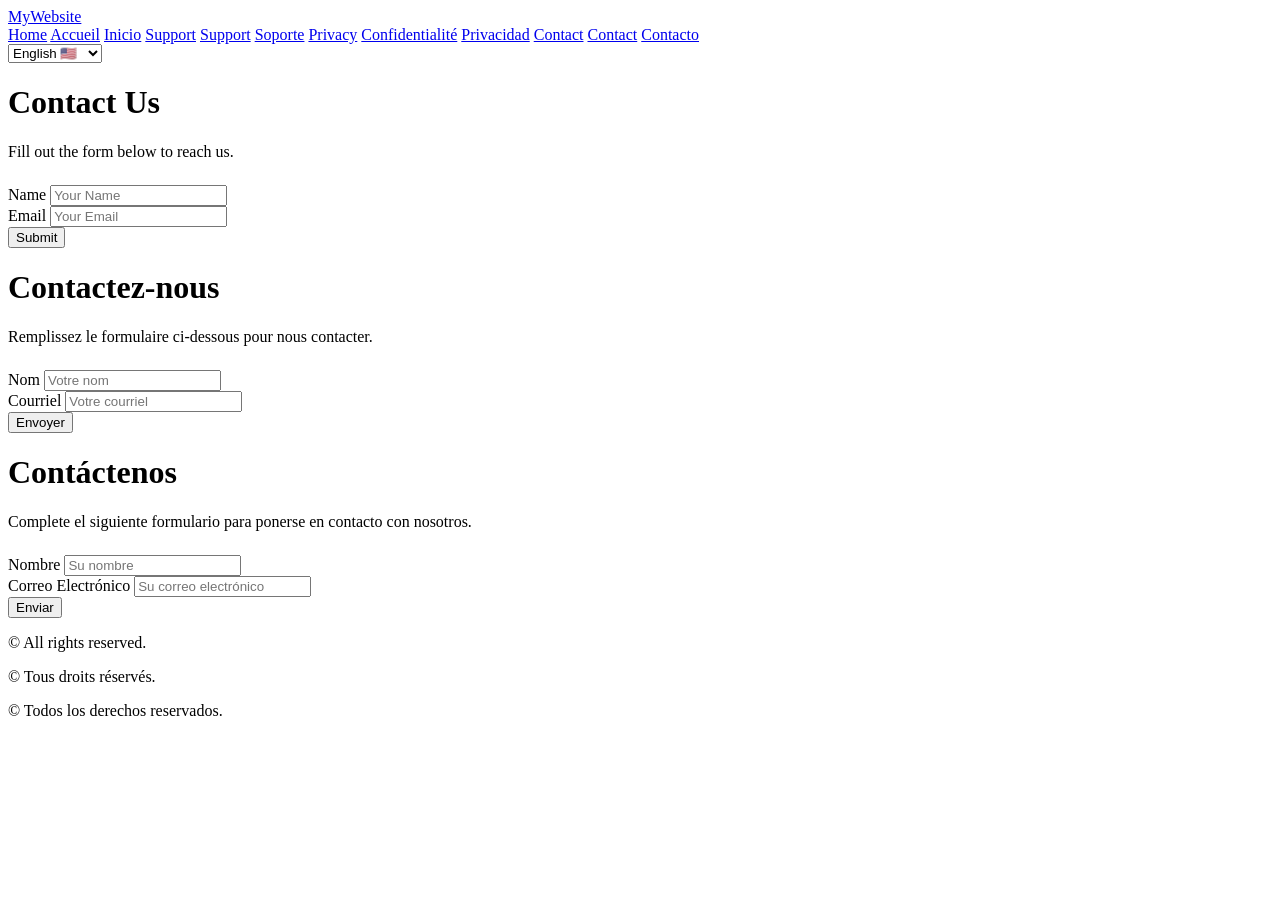
==== contact.html @ c4be27c3 "Create contact.html" ====
<!DOCTYPE html>
<html lang="en">
<head>
  <meta charset="UTF-8">
  <meta name="viewport" content="width=device-width, initial-scale=1.0">
  <title>Contact Us</title>
  <link rel="stylesheet" href="styles.css">
</head>
<body data-lang="en">

  <header class="site-header">
    <a href="index.html" class="brand-logo">MyWebsite</a>
    
    <nav class="main-nav">
      <a href="index.html" data-lang-content="en">Home</a>
      <a href="index.html" data-lang-content="fr">Accueil</a>
      <a href="index.html" data-lang-content="es">Inicio</a>

      <a href="support.html" data-lang-content="en">Support</a>
      <a href="support.html" data-lang-content="fr">Support</a>
      <a href="support.html" data-lang-content="es">Soporte</a>

      <a href="privacy.html" data-lang-content="en">Privacy</a>
      <a href="privacy.html" data-lang-content="fr">Confidentialité</a>
      <a href="privacy.html" data-lang-content="es">Privacidad</a>

      <a href="contact.html" data-lang-content="en">Contact</a>
      <a href="contact.html" data-lang-content="fr">Contact</a>
      <a href="contact.html" data-lang-content="es">Contacto</a>
    </nav>

    <div class="lang-toggle-wrapper">
      <select class="lang-select" onchange="switchLanguage(this.value)" aria-label="Select Language">
        <option value="en">English 🇺🇸</option>
        <option value="fr">Français 🇫🇷</option>
        <option value="es">Español 🇪🇸</option>
      </select>
    </div>
  </header>

  <main class="container">
    <div class="card">
      <div data-lang-content="en">
        <h1>Contact Us</h1>
        <p style="margin-bottom: 1.5rem;">Fill out the form below to reach us.</p>
        <form onsubmit="event.preventDefault();">
          <div class="form-group">
            <label>Name</label>
            <input type="text" placeholder="Your Name" />
          </div>
          <div class="form-group">
            <label>Email</label>
            <input type="email" placeholder="Your Email" />
          </div>
          <button type="submit">Submit</button>
        </form>
      </div>

      <div data-lang-content="fr">
        <h1>Contactez-nous</h1>
        <p style="margin-bottom: 1.5rem;">Remplissez le formulaire ci-dessous pour nous contacter.</p>
        <form onsubmit="event.preventDefault();">
          <div class="form-group">
            <label>Nom</label>
            <input type="text" placeholder="Votre nom" />
          </div>
          <div class="form-group">
            <label>Courriel</label>
            <input type="email" placeholder="Votre courriel" />
          </div>
          <button type="submit">Envoyer</button>
        </form>
      </div>

      <div data-lang-content="es">
        <h1>Contáctenos</h1>
        <p style="margin-bottom: 1.5rem;">Complete el siguiente formulario para ponerse en contacto con nosotros.</p>
        <form onsubmit="event.preventDefault();">
          <div class="form-group">
            <label>Nombre</label>
            <input type="text" placeholder="Su nombre" />
          </div>
          <div class="form-group">
            <label>Correo Electrónico</label>
            <input type="email" placeholder="Su correo electrónico" />
          </div>
          <button type="submit">Enviar</button>
        </form>
      </div>
    </div>
  </main>

  <footer class="site-footer">
    <p data-lang-content="en">&copy; All rights reserved.</p>
    <p data-lang-content="fr">&copy; Tous droits réservés.</p>
    <p data-lang-content="es">&copy; Todos los derechos reservados.</p>
  </footer>

  <script src="lang-switcher.js"></script>
</body>
</html>
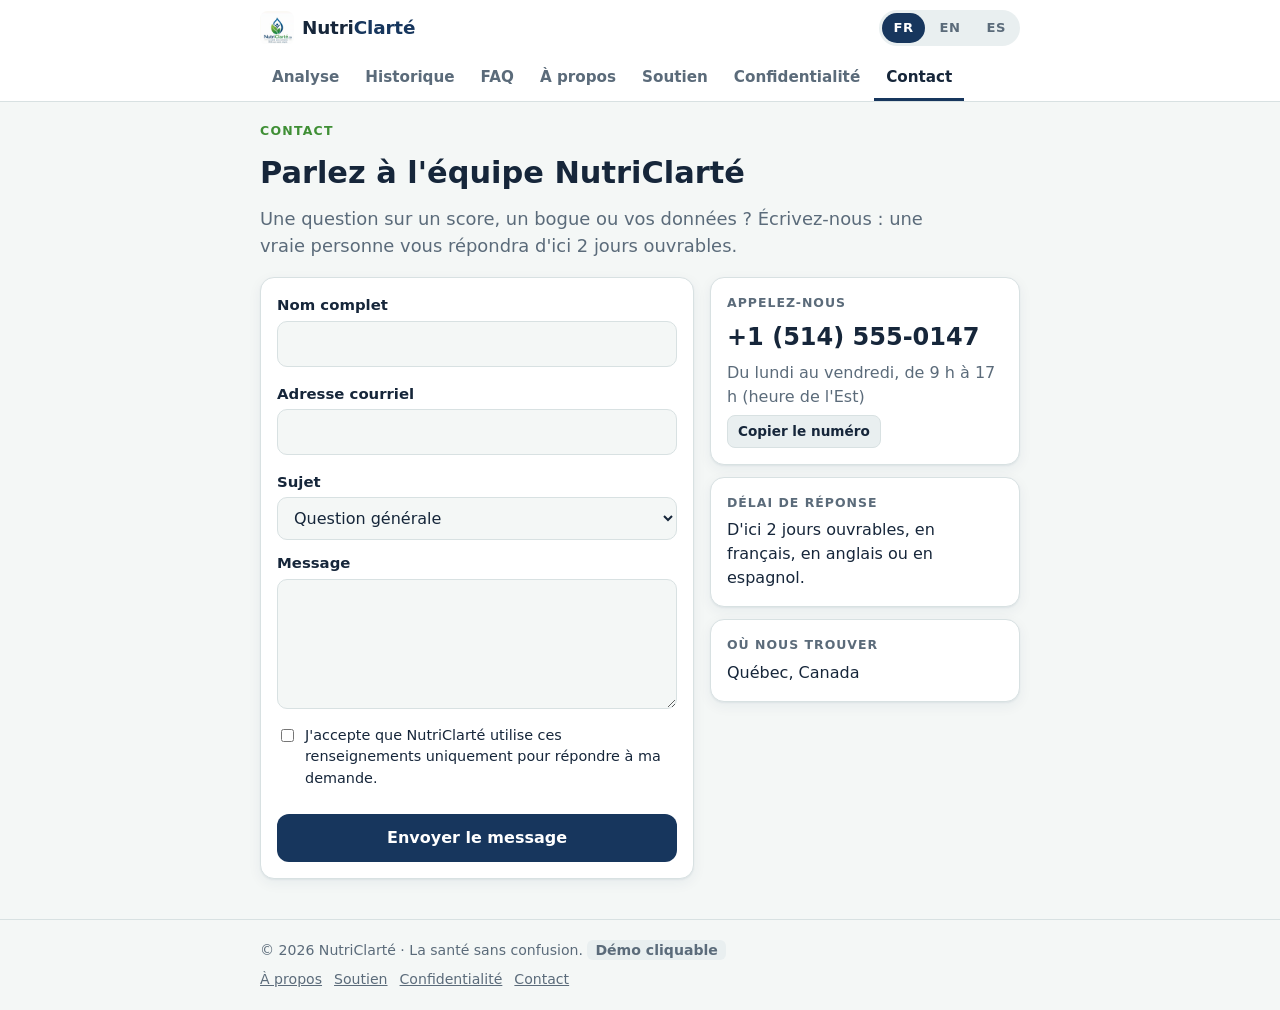
==== commit 105c1a3d: "NutriClarté demo + security fixes (CSP, delete-all-data, no third-party fonts, storage validation)" ====
--- a/contact.html
+++ b/contact.html
@@ -1,101 +1,6 @@
-<!DOCTYPE html>
-<html lang="en">
-<head>
-  <meta charset="UTF-8">
-  <meta name="viewport" content="width=device-width, initial-scale=1.0">
-  <title>Contact Us</title>
-  <link rel="stylesheet" href="styles.css">
-</head>
-<body data-lang="en">
-
-  <header class="site-header">
-    <a href="index.html" class="brand-logo">MyWebsite</a>
-    
-    <nav class="main-nav">
-      <a href="index.html" data-lang-content="en">Home</a>
-      <a href="index.html" data-lang-content="fr">Accueil</a>
-      <a href="index.html" data-lang-content="es">Inicio</a>
-
-      <a href="support.html" data-lang-content="en">Support</a>
-      <a href="support.html" data-lang-content="fr">Support</a>
-      <a href="support.html" data-lang-content="es">Soporte</a>
-
-      <a href="privacy.html" data-lang-content="en">Privacy</a>
-      <a href="privacy.html" data-lang-content="fr">Confidentialité</a>
-      <a href="privacy.html" data-lang-content="es">Privacidad</a>
-
-      <a href="contact.html" data-lang-content="en">Contact</a>
-      <a href="contact.html" data-lang-content="fr">Contact</a>
-      <a href="contact.html" data-lang-content="es">Contacto</a>
-    </nav>
-
-    <div class="lang-toggle-wrapper">
-      <select class="lang-select" onchange="switchLanguage(this.value)" aria-label="Select Language">
-        <option value="en">English 🇺🇸</option>
-        <option value="fr">Français 🇫🇷</option>
-        <option value="es">Español 🇪🇸</option>
-      </select>
-    </div>
-  </header>
-
-  <main class="container">
-    <div class="card">
-      <div data-lang-content="en">
-        <h1>Contact Us</h1>
-        <p style="margin-bottom: 1.5rem;">Fill out the form below to reach us.</p>
-        <form onsubmit="event.preventDefault();">
-          <div class="form-group">
-            <label>Name</label>
-            <input type="text" placeholder="Your Name" />
-          </div>
-          <div class="form-group">
-            <label>Email</label>
-            <input type="email" placeholder="Your Email" />
-          </div>
-          <button type="submit">Submit</button>
-        </form>
-      </div>
-
-      <div data-lang-content="fr">
-        <h1>Contactez-nous</h1>
-        <p style="margin-bottom: 1.5rem;">Remplissez le formulaire ci-dessous pour nous contacter.</p>
-        <form onsubmit="event.preventDefault();">
-          <div class="form-group">
-            <label>Nom</label>
-            <input type="text" placeholder="Votre nom" />
-          </div>
-          <div class="form-group">
-            <label>Courriel</label>
-            <input type="email" placeholder="Votre courriel" />
-          </div>
-          <button type="submit">Envoyer</button>
-        </form>
-      </div>
-
-      <div data-lang-content="es">
-        <h1>Contáctenos</h1>
-        <p style="margin-bottom: 1.5rem;">Complete el siguiente formulario para ponerse en contacto con nosotros.</p>
-        <form onsubmit="event.preventDefault();">
-          <div class="form-group">
-            <label>Nombre</label>
-            <input type="text" placeholder="Su nombre" />
-          </div>
-          <div class="form-group">
-            <label>Correo Electrónico</label>
-            <input type="email" placeholder="Su correo electrónico" />
-          </div>
-          <button type="submit">Enviar</button>
-        </form>
-      </div>
-    </div>
-  </main>
-
-  <footer class="site-footer">
-    <p data-lang-content="en">&copy; All rights reserved.</p>
-    <p data-lang-content="fr">&copy; Tous droits réservés.</p>
-    <p data-lang-content="es">&copy; Todos los derechos reservados.</p>
-  </footer>
-
-  <script src="lang-switcher.js"></script>
-</body>
-</html>
+<!doctype html>
+<html lang="fr-CA"><head><meta charset="utf-8">
+<meta http-equiv="Content-Security-Policy" content="default-src 'none'; style-src 'unsafe-inline'; base-uri 'none'">
+<meta http-equiv="refresh" content="0; url=index.html#contact">
+<link rel="canonical" href="index.html#contact"><title>NutriClarté</title></head>
+<body><p><a href="index.html#contact">NutriClarté</a></p></body></html>
